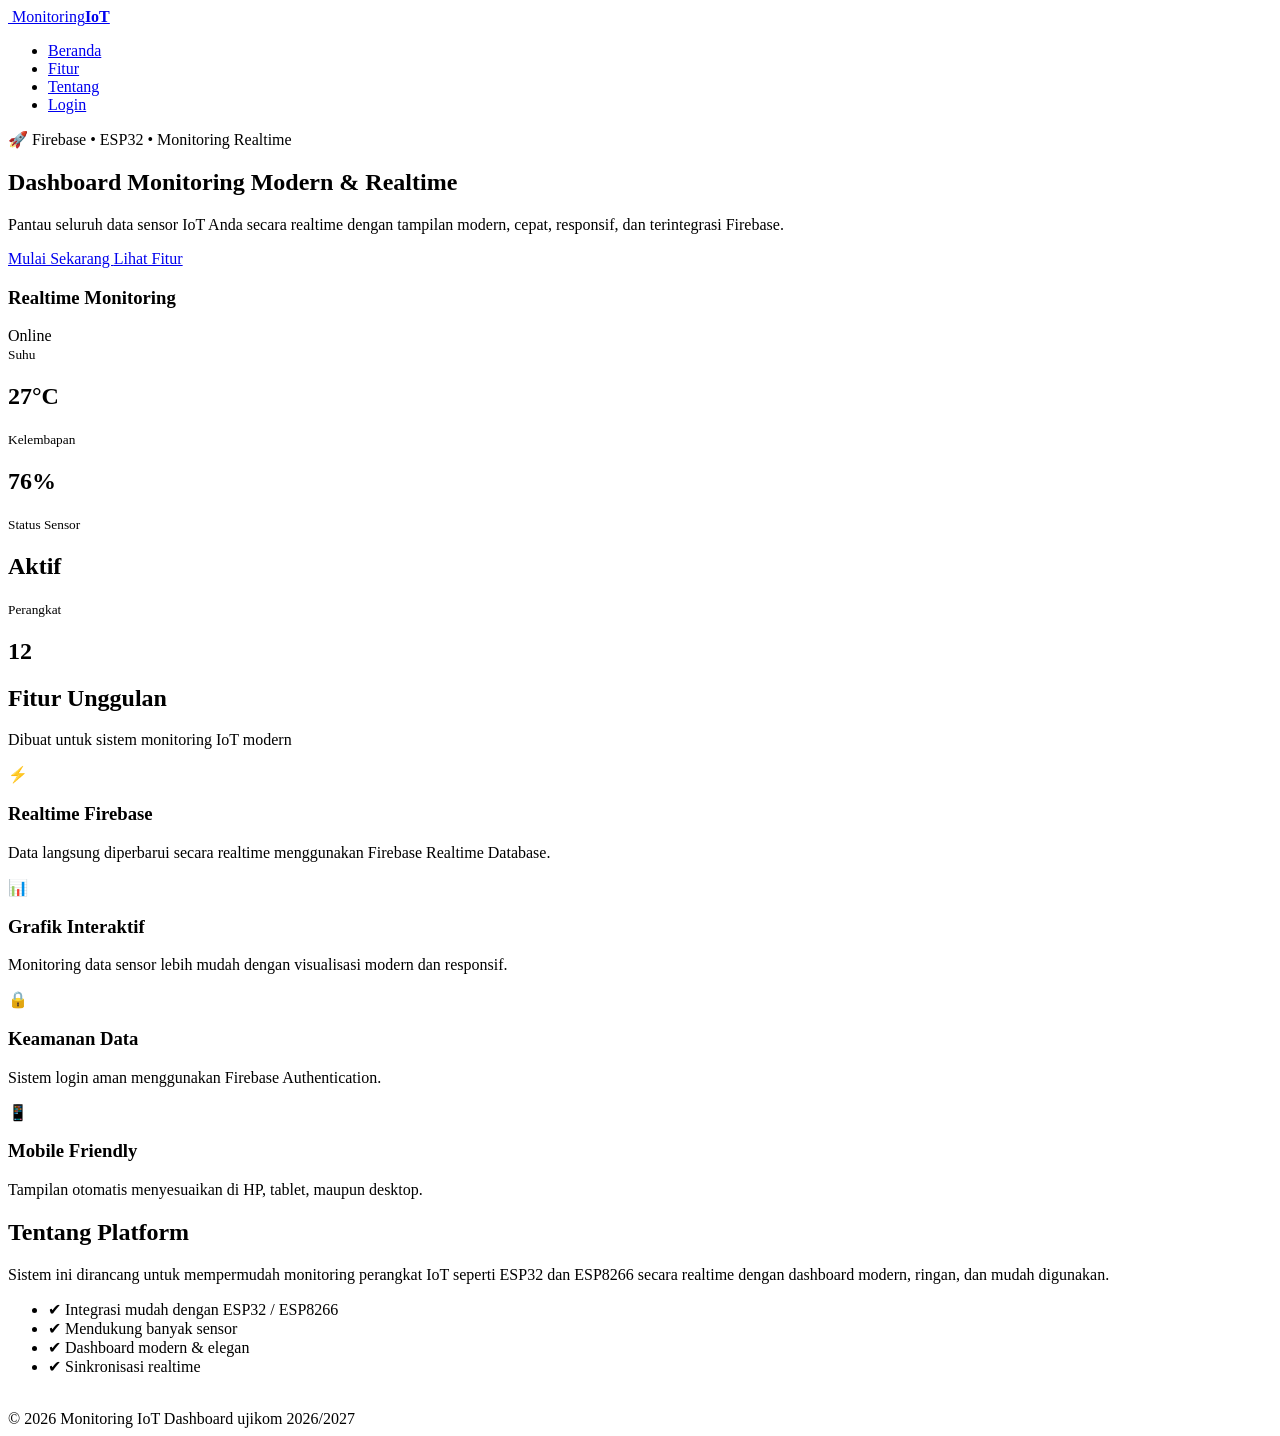
==== index.html @ a4c358b8 "perubahan awal" ====
<!DOCTYPE html>
<html lang="id">

<head>
  <meta charset="UTF-8" />
  <meta name="viewport" content="width=device-width, initial-scale=1.0" />
  <title>Monitoring IoT | Smart Realtime Dashboard</title>

  <!-- Font -->
  <link rel="preconnect" href="https://fonts.googleapis.com">
  <link rel="preconnect" href="https://fonts.gstatic.com" crossorigin>
  <link href="https://fonts.googleapis.com/css2?family=Poppins:wght@300;400;500;600;700&display=swap" rel="stylesheet">

  <!-- CSS --
  <link rel="stylesheet" href="css/style.css" />
</head>

<body>

  <!-- NAVBAR -->
  <header class="navbar">
    <div class="container nav-container">

      <a href="#" class="logo">
        <img src="img/logo.png" alt="">
        <span>Monitoring<strong>IoT</strong></span>
      </a>

      <ul class="nav-links">
        <li><a href="#">Beranda</a></li>
        <li><a href="#features">Fitur</a></li>
        <li><a href="#about">Tentang</a></li>
        <li>
          <a href="login.html" class="btn btn-primary">
            Login
          </a>
        </li>
      </ul>

    </div>
  </header>

  <!-- HERO -->
  <section class="hero">

    <div class="container hero-content">

      <div class="hero-text">

        <span class="badge">
          🚀 Firebase • ESP32 • Monitoring Realtime
        </span>

        <h1>
          Dashboard Monitoring
          <span class="gradient-text">
            Modern & Realtime
          </span>
        </h1>

        <p>
          Pantau seluruh data sensor IoT Anda secara realtime dengan
          tampilan modern, cepat, responsif, dan terintegrasi Firebase.
        </p>

        <div class="hero-actions">
          <a href="login.html" class="btn btn-primary">
            Mulai Sekarang
          </a>

          <a href="#features" class="btn btn-outline">
            Lihat Fitur
          </a>
        </div>

      </div>

      <!-- VISUAL -->
      <div class="dashboard-box">

        <div class="dashboard-top">
          <h3>Realtime Monitoring</h3>

          <div class="status">
            <div class="pulse"></div>
            Online
          </div>
        </div>

        <div class="chart"></div>

        <div class="cards">

          <div class="mini-card">
            <small>Suhu</small>
            <h2>27°C</h2>
          </div>

          <div class="mini-card">
            <small>Kelembapan</small>
            <h2>76%</h2>
          </div>

          <div class="mini-card">
            <small>Status Sensor</small>
            <h2>Aktif</h2>
          </div>

          <div class="mini-card">
            <small>Perangkat</small>
            <h2>12</h2>
          </div>

        </div>

      </div>

    </div>

  </section>

  <!-- FEATURES -->
  <section id="features">

    <div class="container">

      <div class="section-header">
        <h2>Fitur Unggulan</h2>
        <p>
          Dibuat untuk sistem monitoring IoT modern
        </p>
      </div>

      <div class="features-grid">

        <div class="feature-card">
          <div class="feature-icon">⚡</div>
          <h3>Realtime Firebase</h3>
          <p>
            Data langsung diperbarui secara realtime menggunakan Firebase Realtime Database.
          </p>
        </div>

        <div class="feature-card">
          <div class="feature-icon">📊</div>
          <h3>Grafik Interaktif</h3>
          <p>
            Monitoring data sensor lebih mudah dengan visualisasi modern dan responsif.
          </p>
        </div>

        <div class="feature-card">
          <div class="feature-icon">🔒</div>
          <h3>Keamanan Data</h3>
          <p>
            Sistem login aman menggunakan Firebase Authentication.
          </p>
        </div>

        <div class="feature-card">
          <div class="feature-icon">📱</div>
          <h3>Mobile Friendly</h3>
          <p>
            Tampilan otomatis menyesuaikan di HP, tablet, maupun desktop.
          </p>
        </div>

      </div>

    </div>

  </section>

  <!-- ABOUT -->
  <section id="about" class="about">

    <div class="container about-grid">

      <div>

        <h2>Tentang Platform</h2>

        <p>
          Sistem ini dirancang untuk mempermudah monitoring perangkat IoT
          seperti ESP32 dan ESP8266 secara realtime dengan dashboard modern,
          ringan, dan mudah digunakan.
        </p>

        <ul class="check-list">
          <li>✔ Integrasi mudah dengan ESP32 / ESP8266</li>
          <li>✔ Mendukung banyak sensor</li>
          <li>✔ Dashboard modern & elegan</li>
          <li>✔ Sinkronisasi realtime</li>
        </ul>

      </div>

      <div class="about-img">
        <img src="img/background.jpg" alt="">
      </div>

    </div>

  </section>

  <!-- FOOTER -->
  <footer>
    <div class="container">
      © 2026 Monitoring IoT Dashboard ujikom 2026/2027
    </div>
  </footer>

</body>

</html>
---- css/style.css ----
:root{
    --primary:#2563eb;
    --secondary:#7c3aed;
    --success:#22c55e;

    --bg:#020617;
    --surface:rgba(255,255,255,.05);
    --border:rgba(255,255,255,.08);

    --text:#ffffff;
    --text-soft:#94a3b8;

    --gradient:
      linear-gradient(
        135deg,
        #2563eb,
        #4f46e5,
        #7c3aed
      );

    --shadow:
      0 20px 50px rgba(0,0,0,.35);
  }

  *{
    margin:0;
    padding:0;
    box-sizing:border-box;
    scroll-behavior:smooth;
  }

  body{
    font-family:'Poppins',sans-serif;

    background:
      radial-gradient(
        circle at top left,
        rgba(79,70,229,.15),
        transparent 35%
      ),

      radial-gradient(
        circle at bottom right,
        rgba(37,99,235,.15),
        transparent 35%
      ),

      linear-gradient(
        135deg,
        #020617,
        #0f172a,
        #1e293b
      );

    color:white;
    overflow-x:hidden;
  }

  img{
    max-width:100%;
    display:block;
  }

  a{
    text-decoration:none;
  }

  .container{
    width:min(1200px,90%);
    margin:auto;
  }

  /* ================= NAVBAR ================= */

  .navbar{
    position:fixed;
    top:0;
    width:100%;
    z-index:999;

    backdrop-filter:blur(20px);

    background:
      rgba(2,6,23,.75);

    border-bottom:
      1px solid rgba(255,255,255,.05);
  }

  .nav-container{
    height:80px;
    display:flex;
    align-items:center;
    justify-content:space-between;
  }

  .logo{
    display:flex;
    align-items:center;
    gap:12px;

    color:white;
    font-size:1.3rem;
    font-weight:700;
  }

  .logo img{
    width:45px;
  }

  .logo strong{
    color:#60a5fa;
  }

  .nav-links{
    display:flex;
    align-items:center;
    gap:25px;
    list-style:none;
  }

  .nav-links a{
    color:#cbd5e1;
    font-weight:500;
    transition:.3s;
  }

  .nav-links a:hover{
    color:#60a5fa;
  }

  /* ================= BUTTON ================= */

  .btn{
    padding:14px 28px;
    border-radius:14px;
    font-weight:600;
    transition:.3s;
    display:inline-flex;
    align-items:center;
    gap:10px;
  }

  .btn-primary{
    background:
      linear-gradient(
        135deg,
        #2563eb,
        #7c3aed
      );

    color:white;

    box-shadow:
      0 15px 35px rgba(37,99,235,.35);
  }

  .btn-primary:hover{
    transform:translateY(-4px);
  }

  .btn-outline{
    border:1px solid rgba(255,255,255,.12);

    background:
      rgba(255,255,255,.05);

    color:white;

    backdrop-filter:blur(10px);
  }

  .btn-outline:hover{
    background:rgba(255,255,255,.08);
  }

  /* ================= HERO ================= */

  .hero{
    min-height:100vh;
    display:flex;
    align-items:center;
    position:relative;
    overflow:hidden;
    padding-top:80px;
  }

  .hero::before{
    content:'';
    position:absolute;

    width:700px;
    height:700px;

    background:
      radial-gradient(
        circle,
        rgba(37,99,235,.25),
        transparent 70%
      );

    top:-250px;
    right:-200px;

    z-index:-1;
  }

  .hero::after{
    content:'';
    position:absolute;

    width:600px;
    height:600px;

    background:
      radial-gradient(
        circle,
        rgba(124,58,237,.20),
        transparent 70%
      );

    bottom:-250px;
    left:-200px;

    z-index:-1;
  }

  .hero-content{
    display:grid;
    grid-template-columns:repeat(auto-fit,minmax(320px,1fr));
    gap:60px;
    align-items:center;
  }

  .badge{
    display:inline-block;

    padding:10px 18px;

    border-radius:999px;

    background:
      rgba(255,255,255,.05);

    border:
      1px solid rgba(255,255,255,.08);

    color:#93c5fd;

    margin-bottom:25px;
  }

  .hero-text h1{
    font-size:4rem;
    line-height:1.1;
    margin-bottom:25px;
  }

  .gradient-text{
    background:
      linear-gradient(
        135deg,
        #60a5fa,
        #a78bfa
      );

  .gradient-text{
    background: linear-gradient(135deg,#60a5fa,#a78bfa);

    background-clip:text;
    -webkit-background-clip:text;

    color:transparent;
    -webkit-text-fill-color:transparent;
  }
  }

  .hero-text p{
    color:#94a3b8;
    line-height:1.9;
    font-size:1.1rem;
    margin-bottom:35px;
  }

  .hero-actions{
    display:flex;
    gap:18px;
    flex-wrap:wrap;
  }

  /* ================= DASHBOARD MOCKUP ================= */

  .dashboard-box{
    position:relative;

    background:
      rgba(255,255,255,.05);

    backdrop-filter:blur(20px);

    border:
      1px solid rgba(255,255,255,.08);

    border-radius:32px;

    padding:25px;

    box-shadow:
      0 25px 60px rgba(0,0,0,.4);
  }

  .dashboard-top{
    display:flex;
    justify-content:space-between;
    margin-bottom:20px;
  }

  .status{
    display:flex;
    align-items:center;
    gap:10px;
    color:#86efac;
  }

  .pulse{
    width:12px;
    height:12px;

    background:#22c55e;

    border-radius:50%;

    animation:pulse 1.2s infinite;
  }

  @keyframes pulse{
    0%{
      transform:scale(1);
      opacity:1;
    }

    100%{
      transform:scale(2.5);
      opacity:0;
    }
  }

  .chart{
    height:220px;

    border-radius:20px;

    background:
      linear-gradient(
        180deg,
        rgba(37,99,235,.25),
        rgba(37,99,235,0)
      );

    position:relative;
    overflow:hidden;
  }

  .chart::before{
    content:'';
    position:absolute;
    inset:0;

    background:
      url('../img/chart-line.png')
      center/cover no-repeat;

    opacity:.8;
  }

  .cards{
    display:grid;
    grid-template-columns:repeat(2,1fr);
    gap:15px;
    margin-top:20px;
  }

  .mini-card{
    background:
      rgba(255,255,255,.05);

    backdrop-filter:blur(15px);

    border:
      1px solid rgba(255,255,255,.08);

    border-radius:20px;

    padding:20px;
  }

  .mini-card small{
    color:#94a3b8;
  }

  .mini-card h2{
    margin-top:8px;
    font-size:1.8rem;
  }

  /* ================= SECTION ================= */

  section{
    padding:100px 0;
  }

  .section-header{
    text-align:center;
    margin-bottom:70px;
  }

  .section-header h2{
    font-size:2.8rem;
    margin-bottom:15px;
  }

  .section-header p{
    color:#94a3b8;
  }

  /* ================= FEATURES ================= */

  .features-grid{
    display:grid;
    grid-template-columns:repeat(auto-fit,minmax(260px,1fr));
    gap:30px;
  }

  .feature-card{
    background:
      rgba(255,255,255,.04);

    backdrop-filter:blur(15px);

    border:
      1px solid rgba(255,255,255,.08);

    border-radius:28px;

    padding:35px;

    transition:.35s;
  }

  .feature-card:hover{
    transform:translateY(-10px);

    border-color:#60a5fa;

    box-shadow:
      0 20px 40px rgba(37,99,235,.2);
  }

  .feature-icon{
    font-size:2.5rem;
    margin-bottom:20px;
  }

  .feature-card h3{
    margin-bottom:12px;
  }

  .feature-card p{
    color:#94a3b8;
    line-height:1.8;
  }

  /* ================= ABOUT ================= */

  .about-grid{
    display:grid;
    grid-template-columns:repeat(auto-fit,minmax(320px,1fr));
    gap:60px;
    align-items:center;
  }

  .about h2{
    font-size:2.8rem;
    margin-bottom:20px;
  }

  .about p{
    color:#94a3b8;
    line-height:1.9;
    margin-bottom:25px;
  }

  .check-list{
    list-style:none;
  }

  .check-list li{
    margin-bottom:14px;
    color:#e2e8f0;
  }

  .about-img img{
    border-radius:30px;

    border:
      1px solid rgba(255,255,255,.08);

    box-shadow:
      0 30px 70px rgba(0,0,0,.45);
  }

  /* ================= FOOTER ================= */

  footer{
    padding:35px 0;
    text-align:center;

    border-top:
      1px solid rgba(255,255,255,.08);

    color:#94a3b8;
  }

  /* ================= RESPONSIVE ================= */

  @media(max-width:900px){

    .hero-text h1{
      font-size:3rem;
    }

    .nav-links{
      display:none;
    }

    .cards{
      grid-template-columns:1fr;
    }
  }

  @media(max-width:600px){

    .hero-text h1{
      font-size:2.3rem;
    }

    .hero-actions{
      flex-direction:column;
    }

    .btn{
      width:100%;
      justify-content:center;
    }

    .section-header h2{
      font-size:2rem;
    }
  }
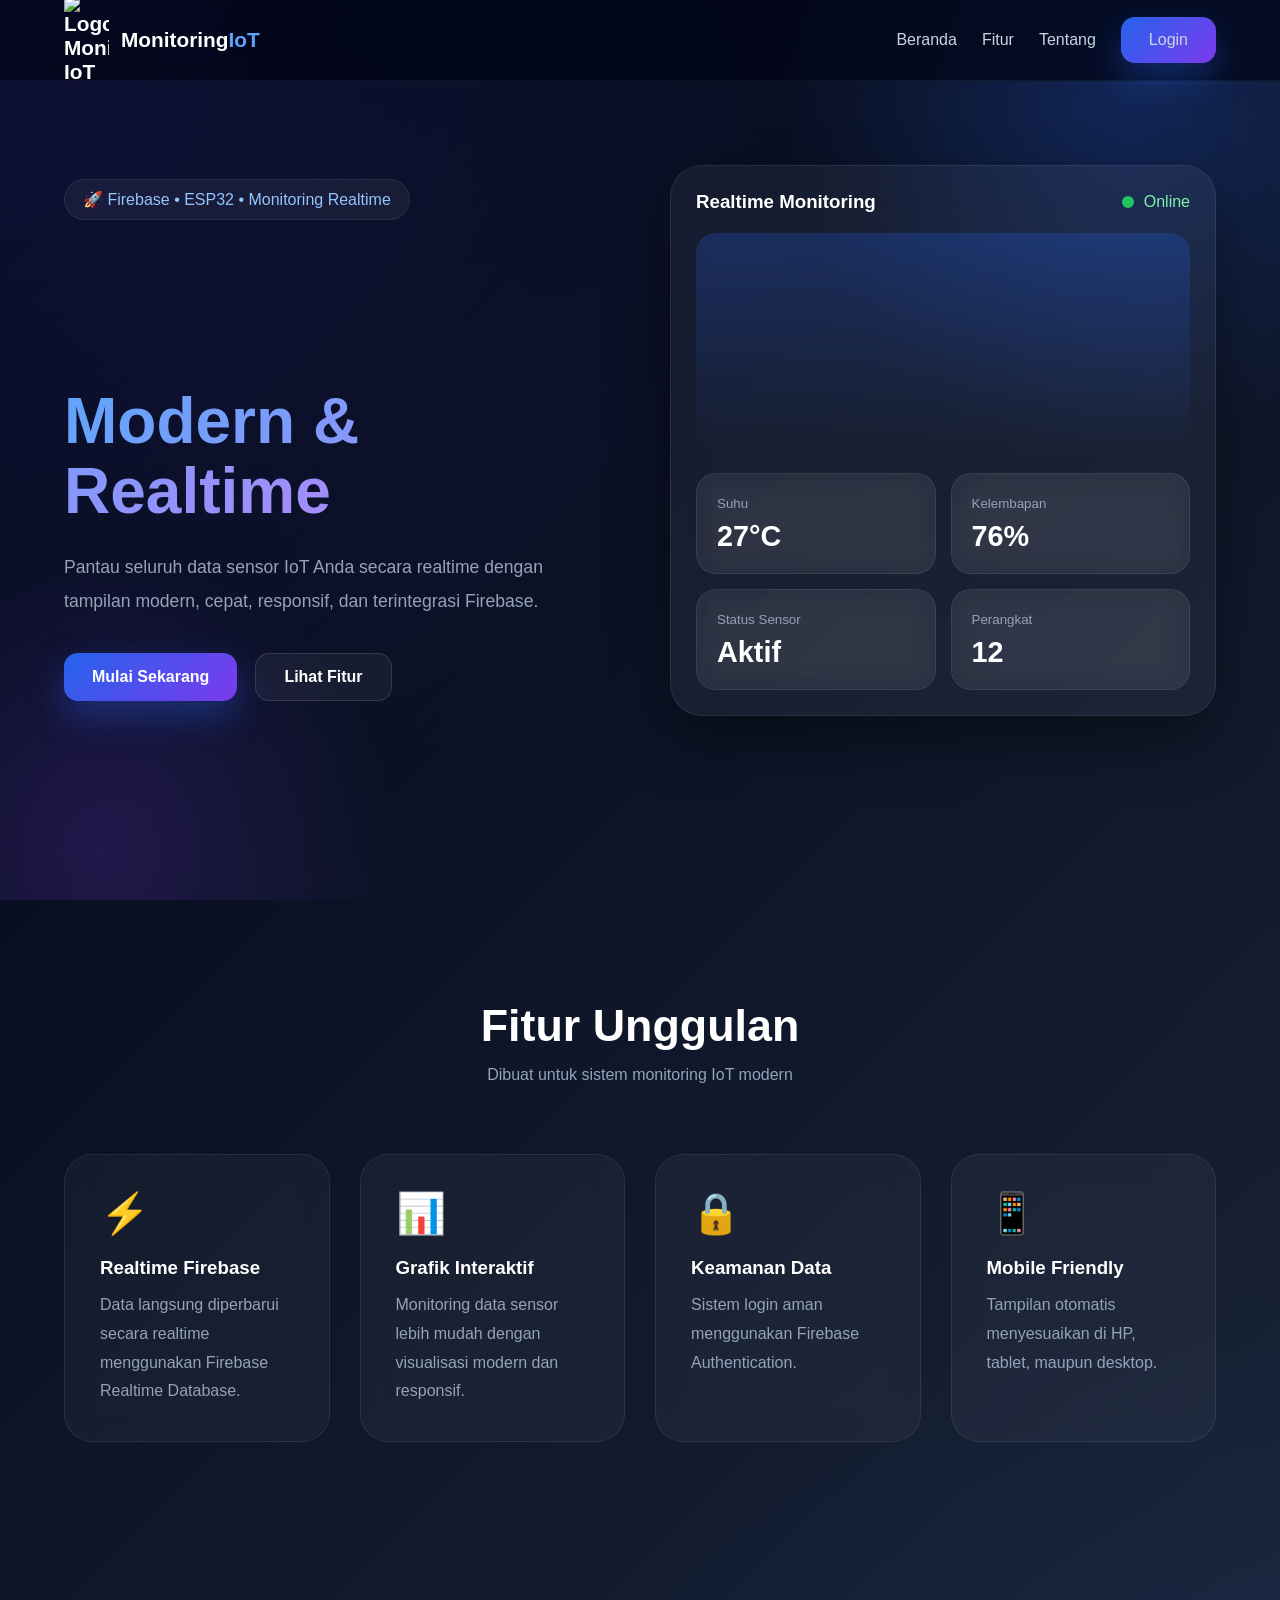
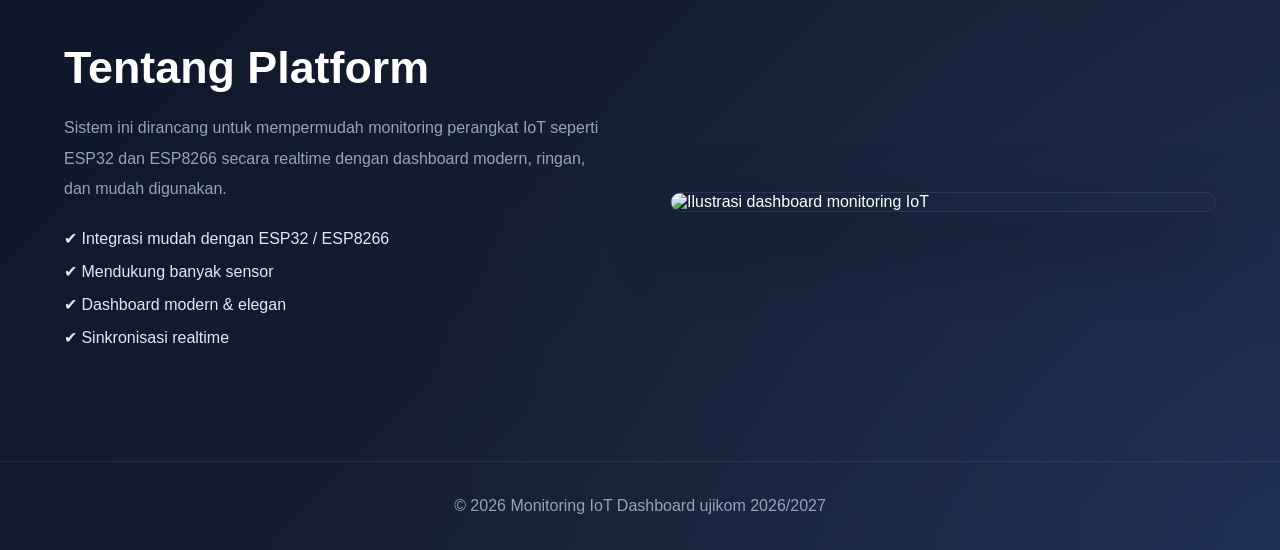
==== commit 25294610: "perunahan banyak" ====
--- a/index.html
+++ b/index.html
@@ -11,7 +11,7 @@
   <link rel="preconnect" href="https://fonts.gstatic.com" crossorigin>
   <link href="https://fonts.googleapis.com/css2?family=Poppins:wght@300;400;500;600;700&display=swap" rel="stylesheet">
 
-  <!-- CSS --
+  <!-- CSS -->
   <link rel="stylesheet" href="css/style.css" />
 </head>
 
@@ -22,7 +22,7 @@
     <div class="container nav-container">
 
       <a href="#" class="logo">
-        <img src="img/logo.png" alt="">
+        <img src="img/logo.png" alt="Logo Monitoring IoT">
         <span>Monitoring<strong>IoT</strong></span>
       </a>
 
@@ -40,6 +40,8 @@
     </div>
   </header>
 
+  <main>
+
   <!-- HERO -->
   <section class="hero">
 
@@ -196,12 +198,13 @@
       </div>
 
       <div class="about-img">
-        <img src="img/background.jpg" alt="">
+        <img src="img/background.jpg" alt="Ilustrasi dashboard monitoring IoT">
       </div>
 
     </div>
 
   </section>
+  </main>
 
   <!-- FOOTER -->
   <footer>
--- a/css/style.css
+++ b/css/style.css
@@ -254,25 +254,15 @@
     font-size:4rem;
     line-height:1.1;
     margin-bottom:25px;
-  }
-
-  .gradient-text{
-    background:
-      linear-gradient(
-        135deg,
-        #60a5fa,
-        #a78bfa
-      );
+    color: transparent;
+  }
 
   .gradient-text{
     background: linear-gradient(135deg,#60a5fa,#a78bfa);
-
     background-clip:text;
     -webkit-background-clip:text;
-
     color:transparent;
     -webkit-text-fill-color:transparent;
-  }
   }
 
   .hero-text p{
@@ -423,6 +413,53 @@
     color:#94a3b8;
   }
 
+  /* Interactive hover effects */
+  .nav-links a,
+  .btn,
+  .feature-card,
+  .mini-card,
+  .dashboard-box,
+  .about-img img,
+  .data-table tr:hover td,
+  .badge,
+  .login-btn {
+    transition: transform 0.25s ease, box-shadow 0.25s ease, background 0.25s ease, color 0.25s ease;
+  }
+
+  .nav-links a:hover {
+    color:#ffffff;
+    transform: translateY(-2px);
+  }
+
+  .btn:hover {
+    transform: translateY(-3px);
+  }
+
+  .dashboard-box:hover,
+  .feature-card:hover,
+  .mini-card:hover {
+    transform: translateY(-6px);
+    box-shadow: 0 25px 60px rgba(15,23,42,0.18);
+  }
+
+  .about-img img:hover {
+    transform: scale(1.03);
+  }
+
+  .data-table tr:hover td {
+    background: rgba(255,255,255,0.08);
+  }
+
+  .section-header h2,
+  .panel-header h3 {
+    transition: transform 0.25s ease;
+  }
+
+  .section-header h2:hover,
+  .panel-header h3:hover {
+    transform: translateX(2px);
+  }
+
   /* ================= FEATURES ================= */
 
   .features-grid{
